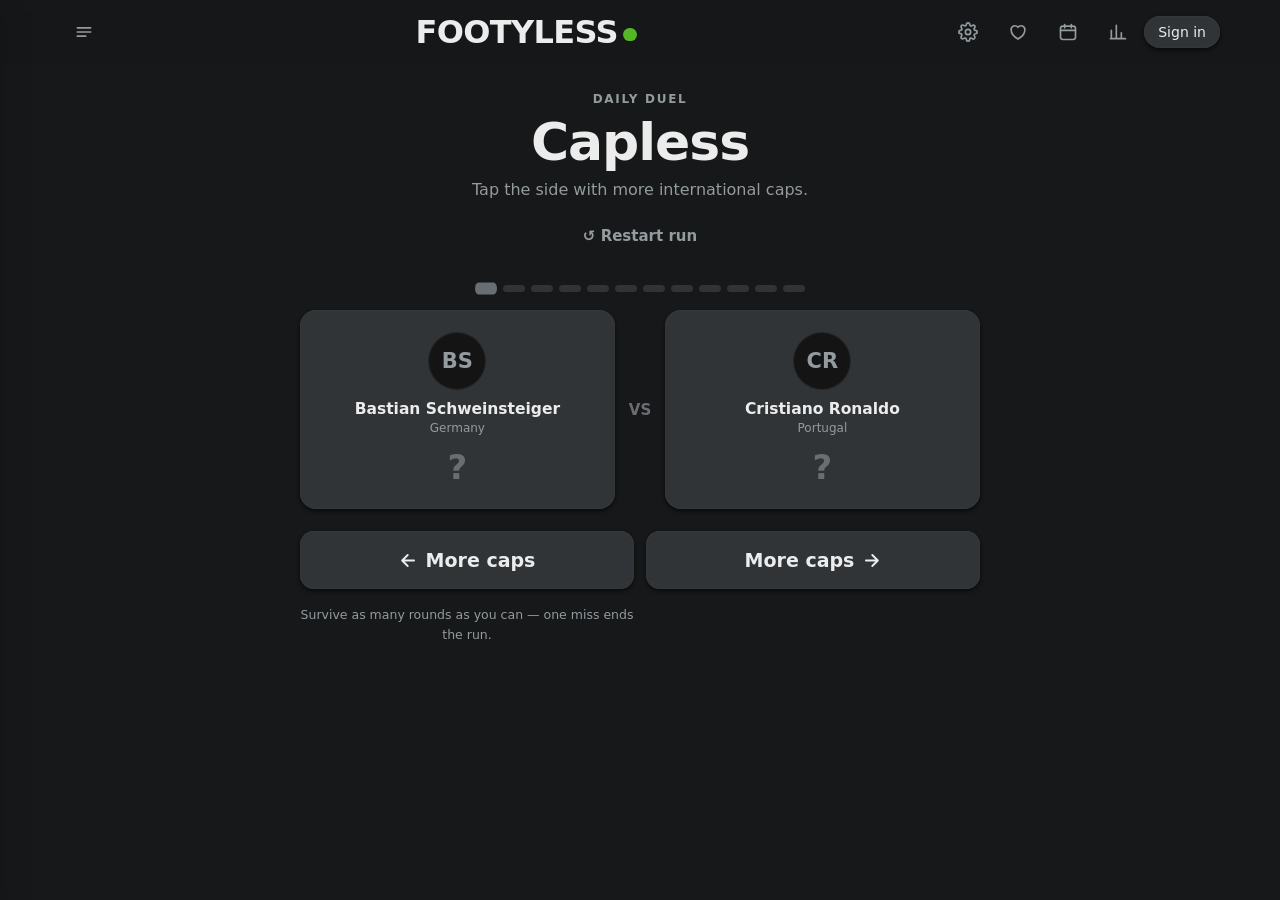
==== games/capless/index.html @ 68d3f8b7 "FOOTYLESS v0.4 — 4 games, 4 languages, audio, paywall, freshness pipeline" ====
﻿<!DOCTYPE html>
<html lang="en">
<head>
  <meta charset="UTF-8" />
  <meta name="viewport" content="width=device-width, initial-scale=1" />
  <title>Capless — Footyless</title>
  <meta name="description" content="Who earned more international caps? A quick daily duel for football brains." />
  <meta name="theme-color" content="#161819" />
  <link rel="icon" href="../../assets/favicon.svg" type="image/svg+xml" />
  <link rel="preconnect" href="https://api.fontshare.com" crossorigin />
  <link href="https://api.fontshare.com/v2/css?f[]=clash-display@600,700&f[]=dm-sans@400,500,700&display=swap" rel="stylesheet" />
  <link rel="stylesheet" href="../../css/base.css" />
</head>
<body data-page="game" data-wide="true">
  <div class="app">
    <main class="game-shell" id="shell-mount">
      <section class="game-hero">
        <div class="game-hero__eyebrow" data-i18n="hero_duel">DAILY DUEL</div>
        <h1>Capless</h1>
        <p class="caps-instr">Tap the side with <strong>more international caps</strong>.</p>
        <div style="margin-top:14px">
          <button class="btn btn-ghost" id="btn-restart">â†º Restart run</button>
        </div>
      </section>
      <div id="duel-app"><!-- board injected --></div>
    </main>
  </div>

  <script src="../../js/vendor/howler.min.js"></script>
  <script src="../../js/core.js" defer></script>
  <script src="../../js/packs.js" defer></script>
  <script src="../../js/i18n.js" defer></script>
  <script src="../../js/shell.js" defer></script>
  <script src="game.js" defer></script>
</body>
</html>
---- css/base.css ----
/* ============================================================
   GOALESS — design system
   Inspired by the crisp dark game-hub aesthetic. Original code.
   ============================================================ */

/* ---------- Tokens ---------- */
:root {
  --font-display: "Clash Display", "DM Sans", ui-sans-serif, system-ui, sans-serif;
  --font-body: "DM Sans", ui-sans-serif, system-ui, sans-serif;

  /* brand palette (dark-first) */
  --bg: #161819;
  --bg-recessed: #141415;
  --tile: #303436;
  --tile-hover: #383d3f;
  --fg: #ececec;
  --fg-muted: #939b9f;
  --fg-subtle: #696e72;
  --hairline: rgba(236, 236, 236, 0.08);

  --red: #c62121;
  --green: #55b725;
  --blue: #3a8dca;
  --yellow: #dac316;
  --orange: #e67e22;
  --inactive: #707070;

  --answer-correct: var(--green);
  --answer-warm: var(--yellow);
  --answer-wrong: var(--red);

  --radius-card: 12px;
  --radius-btn: 10px;
  --radius-pill: 9999px;

  --shadow-sm: 0 2px 4px rgba(0, 0, 0, 0.64), inset 0 0 1px rgba(199, 205, 207, 0.3);
  --shadow-md: 0 4px 8px rgba(0, 0, 0, 0.64), inset 0 0 1px rgba(199, 205, 207, 0.3);
  --shadow-lg: 0 12px 32px rgba(0, 0, 0, 0.55);

  --dur-fast: 100ms;
  --dur-med: 200ms;
  --dur-slow: 350ms;
  --ease-out: cubic-bezier(0.22, 0.61, 0.36, 1);
  --ease-spring: cubic-bezier(0.34, 1.56, 0.64, 1);
}

/* light theme */
[data-theme="light"] {
  --bg: #eef0f1;
  --bg-recessed: #e4e7e8;
  --tile: #ffffff;
  --tile-hover: #f4f6f7;
  --fg: #1e2021;
  --fg-muted: #55595c;
  --fg-subtle: #939b9f;
  --hairline: rgba(22, 24, 25, 0.1);
  --shadow-sm: 0 2px 4px rgba(22, 24, 25, 0.12), inset 0 0 1px rgba(22, 24, 25, 0.2);
  --shadow-md: 0 4px 10px rgba(22, 24, 25, 0.14), inset 0 0 1px rgba(22, 24, 25, 0.2);
  --shadow-lg: 0 12px 32px rgba(22, 24, 25, 0.18);
}

/* colorblind-friendly remap */
[data-colorblind="true"] {
  --answer-correct: #3a8dca;
  --answer-warm: #e67e22;
}
[data-colorblind="true"][data-theme="light"] {
  --answer-correct: #2b6c9e;
  --answer-warm: #b85f14;
}

/* ---------- Reset ---------- */
*, *::before, *::after { box-sizing: border-box; margin: 0; padding: 0; }
html { -webkit-text-size-adjust: 100%; touch-action: manipulation; }
body {
  font-family: var(--font-body);
  background: var(--bg);
  color: var(--fg);
  min-height: 100dvh;
  -webkit-font-smoothing: antialiased;
  overflow-x: hidden;
}
img, svg, video, canvas { display: block; max-width: 100%; }
a { color: inherit; text-decoration: none; }
button { font: inherit; color: inherit; background: none; border: 0; cursor: pointer; }
ul, ol { list-style: none; }
:focus-visible { outline: 2px solid var(--blue); outline-offset: 2px; border-radius: 4px; }

::selection { background: color-mix(in srgb, var(--green) 60%, transparent); }

/* ---------- App frame ---------- */
.app {
  min-height: 100dvh;
  display: flex;
  flex-direction: column;
}
.container {
  width: 100%;
  max-width: 1200px;
  margin-inline: auto;
  padding-inline: 20px;
}

/* ---------- Header ---------- */
.site-header {
  height: 64px;
  display: flex;
  align-items: center;
  position: sticky;
  top: 0;
  z-index: 40;
  background: color-mix(in srgb, var(--bg) 82%, transparent);
  backdrop-filter: blur(10px);
  -webkit-backdrop-filter: blur(10px);
}
.header-row {
  display: flex;
  align-items: center;
  justify-content: space-between;
  gap: 12px;
  width: 100%;
}
.icon-btn {
  width: 48px;
  height: 48px;
  border-radius: var(--radius-pill);
  display: inline-flex;
  align-items: center;
  justify-content: center;
  color: var(--fg-muted);
  transition: color var(--dur-fast) var(--ease-out), background var(--dur-fast) var(--ease-out),
    transform var(--dur-fast) var(--ease-out);
  flex: 0 0 auto;
}
.icon-btn:hover { color: var(--fg); background: var(--hairline); }
.icon-btn:active { transform: scale(0.92); }
.icon-btn svg { width: 20px; height: 20px; }

.wordmark {
  font-family: var(--font-display);
  font-weight: 600;
  font-size: clamp(22px, 4.5vw, 32px);
  letter-spacing: -0.02em;
  color: var(--fg);
  line-height: 1;
  display: inline-flex;
  align-items: baseline;
  gap: 1px;
  user-select: none;
}
.wordmark .ball-dot {
  width: 0.42em;
  height: 0.42em;
  border-radius: 50%;
  background: var(--green);
  display: inline-block;
  margin-left: 0.14em;
  transform: translateY(-0.06em);
  transition: transform var(--dur-med) var(--ease-spring), background var(--dur-med);
}
.wordmark:hover .ball-dot { transform: translateY(-0.14em) rotate(24deg); }
[data-theme="light"] .wordmark .ball-dot { background: var(--green); }

.btn-signin {
  height: 32px;
  padding: 0 14px;
  border-radius: var(--radius-pill);
  font-size: 14px;
  font-weight: 500;
  color: var(--fg);
  background: var(--tile);
  box-shadow: var(--shadow-sm);
  transition: transform var(--dur-fast) var(--ease-out), background var(--dur-fast);
}
.btn-signin:hover { background: var(--tile-hover); }
.btn-signin:active { transform: scale(0.95); }

.header-cluster { display: flex; align-items: center; gap: 2px; }

/* ---------- Home ---------- */
.home-main {
  flex: 1;
  display: flex;
  flex-direction: column;
  align-items: center;
  padding: 8px 0 40px;
}
.tagline {
  color: var(--fg-muted);
  font-size: 15px;
  margin-top: 6px;
  text-align: center;
}
.game-grid {
  width: 100%;
  display: flex;
  flex-wrap: wrap;
  justify-content: center;
  gap: 20px;
  margin-top: 28px;
}

/* ---------- Game cards ---------- */
.game-cell { width: 100%; position: relative; }
@media (min-width: 640px) { .game-cell { width: calc(50% - 10px); min-width: 300px; max-width: 420px; } }
@media (min-width: 980px) { .game-cell { width: calc(33.333% - 14px); } }

.game-card {
  position: relative;
  display: flex;
  flex-direction: column;
  justify-content: center;
  aspect-ratio: 5 / 2.2;
  background: var(--tile);
  border-radius: var(--radius-card);
  box-shadow: var(--shadow-sm);
  overflow: visible;
  isolation: isolate;
  transition: transform var(--dur-fast) var(--ease-out), background var(--dur-fast) var(--ease-out),
    box-shadow var(--dur-med) var(--ease-out);
}
@media (min-width: 640px) { .game-card { aspect-ratio: 5 / 2.5; } }
@media (min-width: 980px) { .game-card { aspect-ratio: 5 / 2.9; } }
@media (hover: hover) {
  .game-card:hover { transform: scale(1.025); background: var(--tile-hover); box-shadow: var(--shadow-md); }
}
.game-card:active { transform: scale(0.98); }

.game-card__body {
  position: relative;
  z-index: 2;
  padding: 16px 24px;
  display: flex;
  flex-direction: column;
  align-items: center;
  height: 100%;
  justify-content: center;
}
.game-card__title {
  font-family: var(--font-display);
  font-weight: 600;
  font-size: clamp(26px, 4.5vw, 36px);
  letter-spacing: -0.01em;
  text-align: center;
  line-height: 1.2;
}
.game-card__sub {
  margin-top: 6px;
  font-size: 13px;
  color: var(--fg-muted);
  text-align: center;
  max-width: 30ch;
}
.game-card__badge {
  position: absolute;
  top: 10px;
  right: 12px;
  z-index: 3;
  font-size: 11px;
  font-weight: 700;
  letter-spacing: 0.06em;
  color: var(--bg);
  background: var(--green);
  padding: 3px 8px;
  border-radius: var(--radius-pill);
  opacity: 0;
  transform: translateY(-4px);
  transition: opacity var(--dur-med), transform var(--dur-med) var(--ease-spring);
}
.game-card.is-done .game-card__badge { opacity: 1; transform: none; }

/* decorative corner art (original SVG glyphs) */
.game-card__art {
  position: absolute;
  right: -14px;
  bottom: -16px;
  width: 62%;
  max-width: 250px;
  z-index: 1;
  opacity: 0.95;
  pointer-events: none;
  transition: transform var(--dur-med) var(--ease-out);
}
@media (hover: hover) {
  .game-card:hover .game-card__art { transform: translate(-4px, -4px) rotate(-2deg); }
}

/* countdown strip */
.daily-strip {
  margin-top: 30px;
  display: inline-flex;
  align-items: center;
  gap: 10px;
  padding: 8px 16px;
  border-radius: var(--radius-pill);
  background: color-mix(in srgb, var(--tile) 72%, transparent);
  border: 1px solid var(--hairline);
  font-variant-numeric: tabular-nums;
  font-size: 13.5px;
  color: var(--fg-muted);
}
.daily-strip strong { color: var(--fg); font-weight: 600; }
.daily-strip .pulse-dot {
  width: 7px; height: 7px; border-radius: 50%;
  background: var(--green);
  animation: gl-pulse 1.6s ease-in-out infinite;
}
@keyframes gl-pulse { 50% { opacity: 0.35; transform: scale(0.8); } }

/* ---------- Footer ---------- */
.site-footer {
  padding: 26px 0 30px;
  color: var(--fg-subtle);
  font-size: 13px;
}
.footer-row {
  display: flex;
  flex-wrap: wrap;
  align-items: center;
  justify-content: center;
  gap: 8px 18px;
}
.footer-row a { color: var(--fg-muted); transition: color var(--dur-fast); }
.footer-row a:hover { color: var(--fg); }
.footer-sep { opacity: 0.4; }

/* ---------- Buttons ---------- */
.btn {
  display: inline-flex;
  align-items: center;
  justify-content: center;
  gap: 8px;
  height: 46px;
  padding: 0 22px;
  border-radius: var(--radius-btn);
  font-weight: 600;
  font-size: 15px;
  transition: transform var(--dur-fast) var(--ease-out), background var(--dur-fast) var(--ease-out),
    filter var(--dur-fast);
  user-select: none;
}
.btn:active { transform: scale(0.96); }
.btn-primary { background: var(--green); color: #0d1a05; }
.btn-primary:hover { filter: brightness(1.08); }
.btn-secondary { background: var(--tile); color: var(--fg); box-shadow: var(--shadow-sm); }
.btn-secondary:hover { background: var(--tile-hover); }
.btn-ghost { color: var(--fg-muted); }
.btn-ghost:hover { color: var(--fg); background: var(--hairline); }
.btn-blue { background: var(--blue); color: #04121e; }
.btn-danger-ghost { color: var(--fg-muted); }
.btn-danger-ghost:hover { color: var(--red); background: color-mix(in srgb, var(--red) 12%, transparent); }
.btn[disabled] { opacity: 0.45; cursor: not-allowed; }

/* ---------- Drawer (sidebar) ---------- */
.drawer-layer { position: fixed; inset: 0; z-index: 60; pointer-events: none; }
.drawer-backdrop {
  position: absolute; inset: 0;
  background: rgba(0, 0, 0, 0.5);
  opacity: 0;
  transition: opacity var(--dur-med) var(--ease-out);
}
.drawer {
  position: absolute;
  top: 0; left: 0; bottom: 0;
  width: min(300px, 84vw);
  background: var(--bg-recessed);
  box-shadow: var(--shadow-lg);
  transform: translateX(-105%);
  transition: transform var(--dur-med) var(--ease-out);
  display: flex;
  flex-direction: column;
  padding: 18px 14px calc(18px + env(safe-area-inset-bottom));
}
.drawer-layer.is-open { pointer-events: auto; }
.drawer-layer.is-open .drawer { transform: none; }
.drawer-layer.is-open .drawer-backdrop { opacity: 1; }

.drawer-head {
  display: flex; align-items: center; justify-content: space-between;
  padding: 4px 8px 16px;
}
.drawer-nav { display: flex; flex-direction: column; gap: 2px; overflow-y: auto; }
.drawer-link {
  display: flex; align-items: center; gap: 12px;
  padding: 12px 12px;
  border-radius: var(--radius-btn);
  color: var(--fg-muted);
  font-weight: 500;
  transition: background var(--dur-fast), color var(--dur-fast);
}
.drawer-link svg { width: 19px; height: 19px; }
.drawer-link:hover { background: var(--hairline); color: var(--fg); }
.drawer-link.is-active { color: var(--fg); background: var(--hairline); }
.drawer-link.is-active svg { color: var(--green); }
.drawer-foot {
  margin-top: auto;
  padding: 14px 12px 0;
  border-top: 1px solid var(--hairline);
  color: var(--fg-subtle);
  font-size: 12.5px;
  display: flex; flex-direction: column; gap: 4px;
}

/* ---------- Modal ---------- */
.modal-layer {
  position: fixed; inset: 0; z-index: 70;
  display: flex; align-items: center; justify-content: center;
  padding: 20px;
  pointer-events: none;
}
.modal-layer.is-open { pointer-events: auto; }
.modal-backdrop {
  position: absolute; inset: 0;
  background: rgba(0, 0, 0, 0.55);
  opacity: 0;
  transition: opacity var(--dur-med) var(--ease-out);
}
.modal-layer.is-open .modal-backdrop { opacity: 1; }
.modal {
  position: relative;
  width: min(440px, 100%);
  max-height: min(82dvh, 640px);
  display: flex;
  flex-direction: column;
  background: var(--tile);
  border-radius: 16px;
  box-shadow: var(--shadow-lg);
  opacity: 0;
  transform: translateY(14px) scale(0.97);
  transition: opacity var(--dur-med) var(--ease-out), transform var(--dur-med) var(--ease-spring);
  overflow: hidden;
}
.modal-layer.is-open .modal { opacity: 1; transform: none; }
.modal-head {
  display: flex; align-items: center; justify-content: space-between;
  padding: 18px 20px 4px;
}
.modal-title { font-family: var(--font-display); font-weight: 600; font-size: 22px; }
.modal-close { color: var(--fg-muted); }
.modal-close:hover { color: var(--fg); }
.modal-body { padding: 12px 20px 20px; overflow-y: auto; font-size: 14.5px; line-height: 1.55; color: var(--fg); }
.modal-actions {
  display: flex; gap: 10px; justify-content: flex-end;
  padding: 14px 20px 18px; border-top: 1px solid var(--hairline);
}
.modal-actions:empty { display: none; }

/* setting rows */
.setting-row {
  display: flex; align-items: center; justify-content: space-between; gap: 14px;
  padding: 13px 2px;
}
.setting-row + .setting-row { border-top: 1px solid var(--hairline); }
.setting-label { font-weight: 500; }
.setting-hint { font-size: 12.5px; color: var(--fg-muted); margin-top: 2px; }

/* toggle switch */
.toggle {
  position: relative;
  width: 46px; height: 26px;
  border-radius: var(--radius-pill);
  background: var(--bg-recessed);
  box-shadow: inset 0 0 0 1px var(--hairline);
  transition: background var(--dur-fast);
  flex: 0 0 auto;
}
.toggle::after {
  content: "";
  position: absolute;
  top: 3px; left: 3px;
  width: 20px; height: 20px;
  border-radius: 50%;
  background: var(--fg-muted);
  transition: transform var(--dur-fast) var(--ease-spring), background var(--dur-fast);
}
.toggle[aria-checked="true"] { background: var(--green); }
.toggle[aria-checked="true"]::after { transform: translateX(20px); background: #fff; }

/* segmented control */
.seg {
  display: inline-flex;
  background: var(--bg-recessed);
  border-radius: var(--radius-pill);
  padding: 3px;
  box-shadow: inset 0 0 0 1px var(--hairline);
}
.seg button {
  height: 26px;
  padding: 0 12px;
  border-radius: var(--radius-pill);
  font-size: 12.5px;
  font-weight: 600;
  color: var(--fg-muted);
  transition: background var(--dur-fast), color var(--dur-fast);
}
.seg button.is-on { background: var(--tile-hover); color: var(--fg); }
.seg button:hover:not(.is-on) { color: var(--fg); }

/* ---------- Toast ---------- */
.toast-region {
  position: fixed;
  left: 50%;
  bottom: calc(22px + env(safe-area-inset-bottom));
  transform: translateX(-50%);
  z-index: 90;
  display: flex;
  flex-direction: column;
  align-items: center;
  gap: 8px;
  pointer-events: none;
  width: max-content;
  max-width: min(92vw, 480px);
}
.toast {
  display: flex;
  align-items: center;
  gap: 10px;
  padding: 11px 18px;
  background: var(--tile);
  color: var(--fg);
  border-radius: var(--radius-pill);
  box-shadow: var(--shadow-md);
  font-size: 14px;
  font-weight: 500;
  opacity: 0;
  transform: translateY(10px);
  transition: opacity var(--dur-med) var(--ease-out), transform var(--dur-med) var(--ease-spring);
}
.toast.is-in { opacity: 1; transform: none; }
.toast .toast-ico { width: 17px; height: 17px; color: var(--green); flex: 0 0 auto; }
.toast.is-error .toast-ico { color: var(--red); }

/* ---------- Confetti ---------- */
#gl-confetti {
  position: fixed;
  inset: 0;
  z-index: 95;
  pointer-events: none;
}

/* ---------- Shared game-page scaffolding ---------- */
.game-shell {
  flex: 1;
  width: 100%;
  max-width: 720px;
  margin-inline: auto;
  padding: 10px 20px 48px;
  display: flex;
  flex-direction: column;
}
.game-hero { text-align: center; margin: 18px 0 26px; }
.game-hero__eyebrow {
  font-size: 12px;
  font-weight: 700;
  letter-spacing: 0.14em;
  text-transform: uppercase;
  color: var(--fg-muted);
}
.game-hero h1 {
  font-family: var(--font-display);
  font-weight: 600;
  font-size: clamp(34px, 7vw, 52px);
  letter-spacing: -0.02em;
  margin-top: 6px;
}
.game-hero p { color: var(--fg-muted); margin-top: 8px; }

.wip-panel {
  background: var(--tile);
  border-radius: 16px;
  box-shadow: var(--shadow-sm);
  padding: 34px 26px;
  text-align: center;
  display: flex;
  flex-direction: column;
  align-items: center;
  gap: 14px;
}
.wip-panel .wip-art { width: 150px; opacity: 0.95; }
.wip-title { font-family: var(--font-display); font-weight: 600; font-size: 24px; }
.wip-text { color: var(--fg-muted); font-size: 14.5px; max-width: 42ch; line-height: 1.55; }

/* stat chips (stats page / results) */
.stat-row { display: flex; flex-wrap: wrap; gap: 12px; justify-content: center; margin: 18px 0; }
.stat-chip {
  background: var(--tile);
  border-radius: 14px;
  box-shadow: var(--shadow-sm);
  padding: 14px 22px;
  min-width: 118px;
  text-align: center;
}
.stat-chip__num {
  font-family: var(--font-display);
  font-weight: 600;
  font-size: 30px;
  line-height: 1.1;
}
.stat-chip__num.is-good { color: var(--answer-correct); }
.stat-chip__num.is-bad { color: var(--answer-wrong); }
.stat-chip__label { font-size: 12px; color: var(--fg-muted); letter-spacing: 0.04em; text-transform: uppercase; margin-top: 4px; }

/* result reveal pills (duel demo) */
.duel-board {
  display: grid;
  grid-template-columns: 1fr auto 1fr;
  align-items: stretch;
  gap: 14px;
  perspective: 900px;
}
.duel-card {
  background: var(--tile);
  border-radius: 16px;
  box-shadow: var(--shadow-sm);
  padding: 22px 14px;
  text-align: center;
  transition: transform var(--dur-med) var(--ease-spring), box-shadow var(--dur-med);
  will-change: transform;
}
.duel-card.is-answer-left { transform-origin: left center; }
.duel-card.is-answer-right { transform-origin: right center; }
.duel-card .avatar {
  width: 58px; height: 58px;
  margin: 0 auto 10px;
  border-radius: 50%;
  background: var(--bg-recessed);
  box-shadow: inset 0 0 0 1px var(--hairline);
  display: flex; align-items: center; justify-content: center;
  font-family: var(--font-display);
  font-weight: 600;
  font-size: 21px;
  color: var(--fg-muted);
}
.duel-card .who { font-weight: 600; font-size: 15.5px; line-height: 1.25; }
.duel-card .ctry { font-size: 12px; color: var(--fg-muted); margin-top: 2px; }
.duel-card .val {
  margin-top: 12px;
  font-family: var(--font-display);
  font-weight: 700;
  font-size: 34px;
  color: var(--fg-subtle);
  font-variant-numeric: tabular-nums;
}
.duel-card.revealed .val { color: var(--fg); }
.duel-card.win-glow { box-shadow: 0 0 0 2px var(--answer-correct), var(--shadow-md); }
.duel-vs {
  align-self: center;
  font-family: var(--font-display);
  font-weight: 600;
  color: var(--fg-subtle);
  font-size: 15px;
}
.choice-bar { display: grid; grid-template-columns: 1fr 1fr; gap: 12px; margin-top: 22px; }
.choice-btn {
  height: 58px;
  border-radius: 14px;
  background: var(--tile);
  box-shadow: var(--shadow-sm);
  font-family: var(--font-display);
  font-weight: 600;
  font-size: 19px;
  display: flex; align-items: center; justify-content: center; gap: 8px;
  transition: transform var(--dur-fast) var(--ease-out), background var(--dur-fast), box-shadow var(--dur-fast);
}
.choice-btn:hover { background: var(--tile-hover); }
.choice-btn:active { transform: scale(0.96); }
.choice-btn svg { width: 19px; height: 19px; }
.choice-choice-up { color: var(--answer-correct); }
.choice-choice-down { color: var(--answer-warm); }
.choice-btn.picked-correct { background: var(--answer-correct); color: #0b1a04; }
.choice-btn.picked-wrong { background: var(--answer-wrong); color: #fff; }

.round-track { display: flex; gap: 6px; justify-content: center; margin-bottom: 18px; flex-wrap: wrap; }
.round-dot {
  width: 22px; height: 7px;
  border-radius: 4px;
  background: var(--tile);
  transition: background var(--dur-fast), transform var(--dur-fast);
}
.round-dot.is-win { background: var(--answer-correct); }
.round-dot.is-loss { background: var(--answer-wrong); }
.round-dot.is-now { transform: scaleY(1.7); background: var(--fg-subtle); }

/* guess-bar for future word-style games */
.guess-slots { display: flex; gap: 8px; justify-content: center; }
.slot {
  width: 52px; height: 52px;
  border-radius: 10px;
  background: var(--tile);
  box-shadow: var(--shadow-sm);
  display: flex; align-items: center; justify-content: center;
  font-family: var(--font-display);
  font-size: 26px;
  font-weight: 600;
  text-transform: uppercase;
}

/* ---------- Animations ---------- */
@keyframes gl-rise { from { opacity: 0; transform: translateY(16px); } to { opacity: 1; transform: none; } }
.anim-rise { animation: gl-rise 0.45s var(--ease-out) backwards; }
@keyframes gl-flip-in { from { transform: rotateY(70deg); opacity: 0.3; } to { transform: none; opacity: 1; } }
.anim-flip { animation: gl-flip-in 0.4s var(--ease-out); }
@keyframes gl-shake { 10%, 90% { transform: translateX(-1px); } 20%, 80% { transform: translateX(2px); } 30%, 50%, 70% { transform: translateX(-3px); } 40%, 60% { transform: translateX(3px); } }
.anim-shake { animation: gl-shake 0.45s var(--ease-out); }
@keyframes gl-poof { 0% { transform: scale(0.6); opacity: 0; } 100% { transform: scale(1); opacity: 1; } }
.anim-poof { animation: gl-poof 0.3s var(--ease-spring); }

/* stagger helpers */
.stagger > *:nth-child(1) { animation-delay: 0.02s; }
.stagger > *:nth-child(2) { animation-delay: 0.07s; }
.stagger > *:nth-child(3) { animation-delay: 0.12s; }
.stagger > *:nth-child(4) { animation-delay: 0.17s; }
.stagger > *:nth-child(5) { animation-delay: 0.22s; }
.stagger > *:nth-child(6) { animation-delay: 0.27s; }

/* ---------- Motion preferences ---------- */
@media (prefers-reduced-motion: reduce) {
  *, *::before, *::after { animation-duration: 0.01ms !important; transition-duration: 0.01ms !important; }
}
[data-reduced="on"] *, [data-reduced="on"] *::before, [data-reduced="on"] *::after {
  animation-duration: 0.01ms !important;
  transition-duration: 0.01ms !important;
}

/* ---------- Small screens ---------- */
@media (max-width: 480px) {
  .icon-btn { width: 42px; height: 42px; }
  .btn-signin { height: 30px; padding: 0 12px; font-size: 13px; }
  .game-card__body { padding: 14px 18px; }
  .duel-card .val { font-size: 26px; }
  .choice-btn { height: 54px; font-size: 17px; }
}

/* ---------- RTL (Arabic) ---------- */
[dir="rtl"] body { letter-spacing: 0; }
[dir="rtl"] .drawer { left: auto; right: 0; transform: translateX(105%); }
[dir="rtl"] .drawer-layer.is-open .drawer { transform: none; }
[dir="rtl"] .game-card__art { right: auto; left: -14px; }
[dir="rtl"] .game-card__badge { right: auto; left: 12px; }
[dir="rtl"] .stat-chip__label { letter-spacing: 0; }
[dir="rtl"] .game-hero__eyebrow { letter-spacing: 0.04em; }
html[dir="rtl"] body,
html[dir="rtl"] button,
html[dir="rtl"] input { font-family: "Noto Kufi Arabic", "DM Sans", ui-sans-serif, system-ui, sans-serif; }

/* ---------- Rotate blocker ---------- */
.rotate-layer {
  position: fixed; inset: 0; z-index: 100;
  background: var(--bg-recessed);
  display: none;
  align-items: center; justify-content: center;
  text-align: center;
  padding: 24px;
}
.rotate-layer.is-on { display: flex; }
.rotate-inner { display: flex; flex-direction: column; align-items: center; gap: 14px; max-width: 320px; }
.rotate-ballwrap { width: 84px; height: 84px; position: relative; }
.rotate-ball {
  position: absolute; inset: 0;
  border-radius: 50%;
  border: 3px solid var(--fg);
  background:
    radial-gradient(circle at 32% 30%, var(--fg) 0 6px, transparent 7px),
    radial-gradient(circle at 68% 30%, var(--fg) 0 6px, transparent 7px),
    radial-gradient(circle at 50% 72%, var(--fg) 0 6px, transparent 7px),
    var(--answer-correct);
  animation: gl-roll 1.6s var(--ease-out) infinite;
}
@keyframes gl-roll {
  0%   { transform: translateX(-26px) rotate(0deg); }
  100% { transform: translateX(26px) rotate(180deg); }
}
.rotate-title { font-family: var(--font-display); font-weight: 600; font-size: 26px; }
.rotate-body { color: var(--fg-muted); font-size: 14.5px; line-height: 1.55; }
.rotate-icon { color: var(--fg-muted); width: 34px; height: 34px; animation: gl-rock 1.6s ease-in-out infinite; }
.rotate-icon svg { width: 100%; height: 100%; }
@keyframes gl-rock { 0%, 100% { transform: rotate(-18deg); } 50% { transform: rotate(18deg); } }

/* ---------- Score distribution histogram ---------- */
.hist-wrap { background: var(--tile); border-radius: 16px; box-shadow: var(--shadow-sm); padding: 20px 18px 14px; }
.hist-title { font-size: 12px; font-weight: 700; letter-spacing: 0.12em; text-transform: uppercase; color: var(--fg-muted); text-align: center; margin-bottom: 14px; }
.hist { display: flex; align-items: flex-end; gap: 6px; height: 130px; }
.hist__col { flex: 1; display: flex; flex-direction: column; align-items: center; gap: 5px; min-width: 0; }
.hist__bar {
  width: 100%; border-radius: 6px 6px 3px 3px;
  background: color-mix(in srgb, var(--answer-correct) 34%, var(--bg-recessed));
  min-height: 3px;
  transition: height .5s var(--ease-out);
}
.hist__col.is-peak .hist__bar { background: var(--answer-correct); }
.hist__num { font-size: 11px; color: var(--fg); font-variant-numeric: tabular-nums; min-height: 13px; }
.hist__lbl { font-size: 10.5px; color: var(--fg-muted); }
.hist-empty { color: var(--fg-muted); text-align: center; font-size: 13.5px; padding: 22px 0; }

/* ---------- Scoreless round types ---------- */
.sr-type {
  text-align: center;
  font-size: 12px;
  font-weight: 700;
  letter-spacing: 0.1em;
  text-transform: uppercase;
  color: var(--answer-warm);
  margin-bottom: 12px;
}
.sr-question {
  text-align: center;
  font-family: var(--font-display);
  font-weight: 600;
  font-size: clamp(18px, 3vw, 22px);
  margin-bottom: 16px;
}
.choice-btn[disabled] { opacity: 0.55; cursor: default; }

/* ---------- Kitless stage ---------- */
.kit-stage { display: flex; flex-direction: column; align-items: center; gap: 8px; }
#kit-canvas {
  width: min(300px, 72vw);
  aspect-ratio: 1;
  border-radius: 16px;
  background: var(--bg-recessed);
  box-shadow: var(--shadow-md), inset 0 0 0 1px var(--hairline);
  image-rendering: pixelated;
}
.kit-blurtier { font-size: 12.5px; color: var(--fg-muted); font-variant-numeric: tabular-nums; }
.kit-blurtier.anim-shake { color: var(--answer-wrong); }

/* ---------- Missing XI pitch ---------- */
.mx-matchinfo { text-align: center; margin-bottom: 14px; }
.mx-comp { font-size: 11.5px; font-weight: 700; letter-spacing: 0.14em; text-transform: uppercase; color: var(--answer-correct); }
.mx-fixture { font-family: var(--font-display); font-size: clamp(18px, 3.4vw, 24px); font-weight: 600; margin-top: 4px; }
.mx-fixture span { color: var(--fg-muted); font-weight: 400; font-size: 0.75em; }
.mx-task { color: var(--fg-muted); font-size: 14px; margin-top: 4px; }
.mx-formation { color: var(--fg); font-weight: 600; }
.mx-progress { margin-top: 6px; font-size: 12.5px; color: var(--fg-muted); font-variant-numeric: tabular-nums; }

.mx-pitch {
  position: relative;
  width: min(560px, 100%);
  aspect-ratio: 0.82;
  margin-inline: auto;
  border-radius: 18px;
  background:
    repeating-linear-gradient(0deg, color-mix(in srgb, var(--answer-correct) 16%, var(--bg-recessed)) 0 54px, color-mix(in srgb, var(--answer-correct) 22%, var(--bg-recessed)) 54px 108px);
  box-shadow: var(--shadow-md), inset 0 0 0 2px color-mix(in srgb, var(--fg) 18%, transparent);
}
.mx-lines { position: absolute; inset: 0; pointer-events: none; }
.mx-lines::before { content: ""; position: absolute; inset: 8px; border: 2px solid color-mix(in srgb, var(--fg) 22%, transparent); border-radius: 10px; }
.mx-lines::after { content: ""; position: absolute; left: 8px; right: 8px; top: 50%; height: 0; border-top: 2px solid color-mix(in srgb, var(--fg) 22%, transparent); }

.mx-slot {
  position: absolute;
  left: var(--x); top: var(--y);
  transform: translate(-50%, -50%);
  display: flex; flex-direction: column; align-items: center; gap: 2px;
  width: 58px;
  transition: transform var(--dur-fast) var(--ease-spring);
}
.mx-slot:hover { transform: translate(-50%, -50%) scale(1.08); }
.mx-jersey {
  width: 34px; height: 34px;
  border-radius: 9px 9px 4px 4px;
  background: var(--bg);
  box-shadow: inset 0 0 0 2px var(--fg-subtle);
  color: var(--fg);
  font-family: var(--font-display);
  font-weight: 700; font-size: 14px;
  display: flex; align-items: center; justify-content: center;
}
.mx-slot.is-solved .mx-jersey { background: var(--answer-correct); box-shadow: none; color: #0b1a04; }
.mx-slot.is-failed .mx-jersey { background: var(--answer-wrong); box-shadow: none; color: #fff; }
.mx-slot.is-touched .mx-jersey { box-shadow: inset 0 0 0 2px var(--answer-warm); }
.mx-pos { font-size: 9px; letter-spacing: 0.08em; color: var(--fg-subtle); }
.mx-name {
  font-size: 9.5px; line-height: 1.15; text-align: center;
  color: var(--fg); max-width: 64px;
  background: color-mix(in srgb, var(--bg) 72%, transparent);
  padding: 1px 3px; border-radius: 4px;
}

/* ---------- Mini-Wordle panel ---------- */
.wx-panel {
  margin: 18px auto 0;
  width: min(480px, 100%);
  background: var(--tile);
  border-radius: 16px;
  box-shadow: var(--shadow-md);
  padding: 16px 16px 14px;
}
.wx-head { display: flex; align-items: center; gap: 10px; margin-bottom: 12px; }
.wx-pos {
  font-family: var(--font-display); font-weight: 700; font-size: 13px;
  background: var(--bg-recessed); padding: 4px 9px; border-radius: 8px;
}
.wx-hint { flex: 1; font-size: 12px; color: var(--fg-muted); }
.wx-close { width: 34px; height: 34px; }
.wx-grid { display: flex; flex-direction: column; gap: 6px; align-items: center; }
.wx-row { display: flex; gap: 5px; }
.wx-tile {
  width: 34px; height: 42px;
  border-radius: 7px;
  background: var(--bg-recessed);
  box-shadow: inset 0 0 0 2px var(--hairline);
  display: inline-flex; align-items: center; justify-content: center;
  font-family: var(--font-display); font-weight: 700; font-size: 19px;
  text-transform: uppercase;
  animation: gl-poof 0.18s var(--ease-spring) backwards;
}
.wx-tile.good { background: var(--answer-correct); color: #0b1a04; box-shadow: none; }
.wx-tile.warm { background: var(--answer-warm); color: #1e1704; box-shadow: none; }
.wx-tile.bad  { background: var(--bg); box-shadow: inset 0 0 0 2px var(--hairline); color: var(--fg-subtle); }
.wx-keys { margin-top: 14px; display: flex; flex-direction: column; gap: 6px; align-items: center; }
.wx-keys, .wx-krow, .wx-grid, .wx-row { direction: ltr; }   /* Latin letter-grid stays LTR even in RTL locales */
.wx-krow { display: flex; gap: 4px; }
.wx-key {
  min-width: 26px; height: 40px; padding: 0 6px;
  border-radius: 6px;
  background: var(--bg-recessed);
  box-shadow: inset 0 -2px 0 var(--hairline);
  font-size: 12.5px; font-weight: 600;
  display: inline-flex; align-items: center; justify-content: center;
  transition: transform var(--dur-fast) var(--ease-out), background var(--dur-fast);
}
.wx-key:hover { background: color-mix(in srgb, var(--fg) 14%, var(--bg-recessed)); }
.wx-key:active { transform: scale(0.93); }
.wx-key.wide { min-width: 52px; }
.wx-note { margin-top: 10px; text-align: center; font-size: 11.5px; color: var(--fg-subtle); }
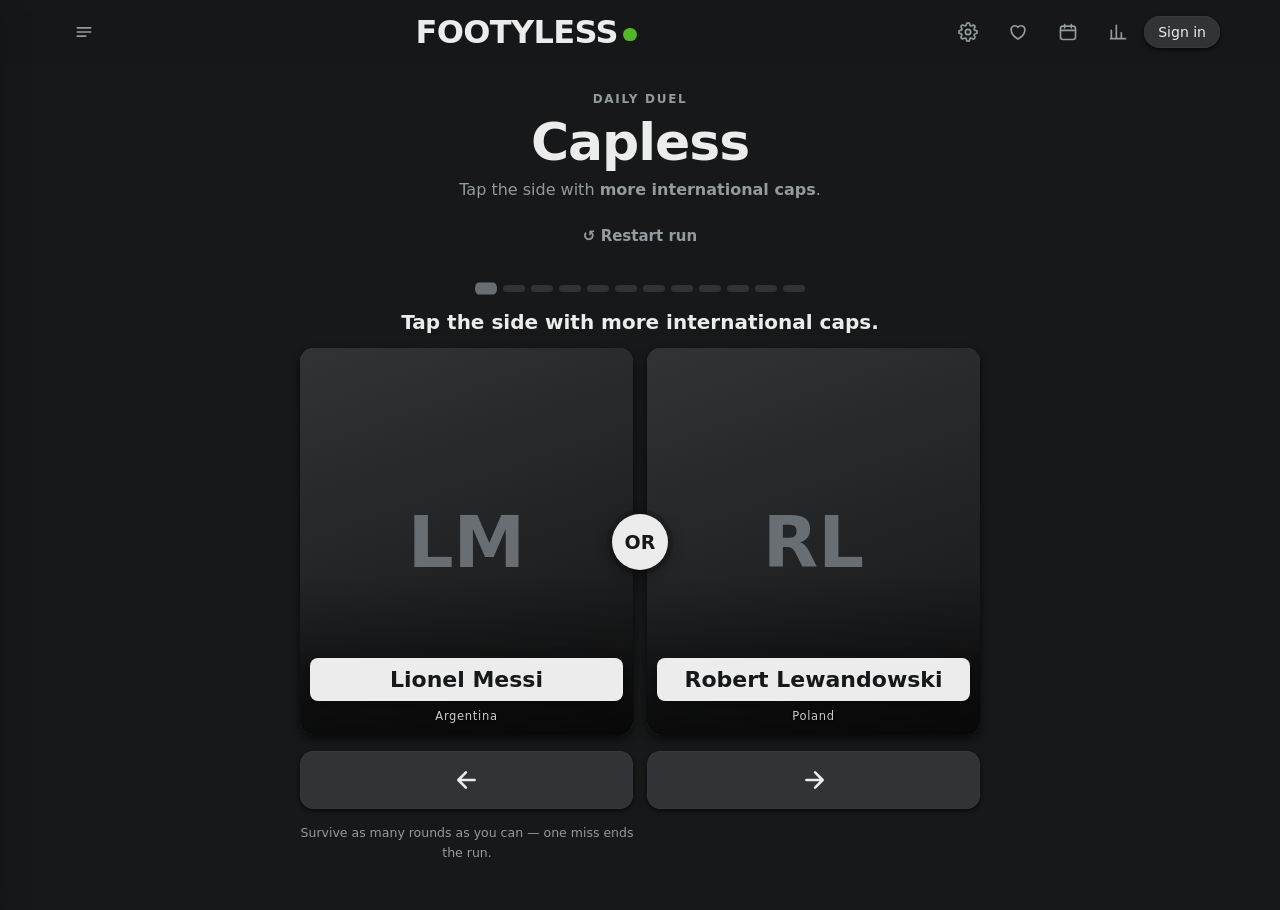
==== commit c9e61d64: "Capless: lessgames-style photo duel — real player portraits (Wikidata P18), OR coin, name plates, re" ====
--- a/games/capless/index.html
+++ b/games/capless/index.html
@@ -34,3 +34,4 @@
   <script src="game.js" defer></script>
 </body>
 </html>
+
--- a/css/base.css
+++ b/css/base.css
@@ -924,3 +924,143 @@
 .wx-key:active { transform: scale(0.93); }
 .wx-key.wide { min-width: 52px; }
 .wx-note { margin-top: 10px; text-align: center; font-size: 11.5px; color: var(--fg-subtle); }
+
+/* ---------- Capless photo duel (More/less grammar) ---------- */
+.dp-question {
+  text-align: center;
+  font-family: var(--font-display);
+  font-weight: 600;
+  font-size: clamp(16px, 2.6vw, 20px);
+  margin: 4px 0 14px;
+}
+.dp-board {
+  position: relative;
+  display: grid;
+  grid-template-columns: 1fr 1fr;
+  gap: 14px;
+  perspective: 1200px;
+}
+.dp-card {
+  position: relative;
+  border-radius: 14px;
+  overflow: hidden;
+  aspect-ratio: 0.86;
+  background: var(--tile);
+  box-shadow: var(--shadow-md);
+  transition: transform var(--dur-fast) var(--ease-out), box-shadow var(--dur-med);
+  will-change: transform;
+}
+.dp-card:hover { transform: scale(1.012); }
+.dp-photo {
+  position: absolute; inset: 0;
+  width: 100%; height: 100%;
+  object-fit: cover;
+  object-position: top center;
+}
+.dp-photo.is-broken { visibility: hidden; }
+.dp-ph-fallback {
+  display: flex; align-items: center; justify-content: center;
+  background: linear-gradient(160deg, var(--tile), var(--bg-recessed));
+}
+.dp-ph-fallback span {
+  font-family: var(--font-display); font-weight: 700;
+  font-size: clamp(42px, 9vw, 72px); color: var(--fg-subtle);
+}
+/* glossy readability scrim under the name plate */
+.dp-card::after {
+  content: "";
+  position: absolute; inset-inline: 0; bottom: 0; height: 42%;
+  background: linear-gradient(to top, rgba(0,0,0,.62), transparent);
+  pointer-events: none;
+}
+.dp-plate {
+  position: absolute;
+  z-index: 3;
+  bottom: 34px;
+  inset-inline: 10px;
+  background: #ECECEC;
+  color: #161819;
+  border-radius: 8px;
+  padding: 9px 12px;
+  font-family: var(--font-display);
+  font-weight: 600;
+  font-size: clamp(16px, 3vw, 22px);
+  text-align: center;
+  box-shadow: 0 4px 14px rgba(0,0,0,.35);
+  white-space: nowrap; overflow: hidden; text-overflow: ellipsis;
+}
+.dp-meta {
+  position: absolute; z-index: 3;
+  bottom: 12px; inset-inline: 12px;
+  text-align: center;
+  font-size: 11.5px; letter-spacing: .06em;
+  color: rgba(236,236,236,.85);
+  text-shadow: 0 1px 3px rgba(0,0,0,.8);
+}
+.dp-val {
+  position: absolute; z-index: 4;
+  top: 10px; inset-inline-end: 10px;
+  min-width: 46px; height: 40px;
+  padding: 0 10px;
+  border-radius: 10px;
+  background: rgba(22,24,25,.82);
+  color: var(--fg);
+  font-family: var(--font-display);
+  font-weight: 700; font-size: 22px;
+  display: flex; align-items: center; justify-content: center;
+  opacity: 0;
+  transform: translateY(-6px) scale(.9);
+  transition: opacity var(--dur-med) var(--ease-out), transform var(--dur-med) var(--ease-spring);
+}
+.dp-card.is-revealed .dp-val { opacity: 1; transform: none; }
+.dp-card.is-winner { box-shadow: 0 0 0 3px var(--answer-correct), var(--shadow-md); }
+.dp-card.is-loser { filter: saturate(.75) brightness(.9); }
+
+/* central OR coin */
+.dp-orcoin {
+  position: absolute;
+  z-index: 5;
+  left: 50%; top: 50%;
+  transform: translate(-50%, -50%);
+  width: 56px; height: 56px;
+  border-radius: 50%;
+  background: #ECECEC;
+  color: #161819;
+  display: flex; align-items: center; justify-content: center;
+  font-family: var(--font-display);
+  font-weight: 700; font-size: 19px;
+  box-shadow: 0 4px 16px rgba(0,0,0,.45), 0 0 0 5px rgba(22,24,25,.28);
+  pointer-events: none;
+}
+[data-theme="light"] .dp-orcoin { background: #161819; color: #ECECEC; box-shadow: 0 4px 16px rgba(0,0,0,.25), 0 0 0 5px rgba(236,236,236,.3); }
+
+/* the two big pick zones */
+.dp-actions {
+  display: grid;
+  grid-template-columns: 1fr 1fr;
+  gap: 14px;
+  margin-top: 16px;
+}
+.dp-pick {
+  height: 58px;
+  border-radius: 14px;
+  background: var(--tile);
+  box-shadow: var(--shadow-sm);
+  color: var(--fg);
+  display: flex; align-items: center; justify-content: center;
+  font-size: 22px;
+  transition: transform var(--dur-fast) var(--ease-out), background var(--dur-fast), color var(--dur-fast), box-shadow var(--dur-fast);
+}
+.dp-pick svg { width: 26px; height: 26px; }
+.dp-pick:hover { background: var(--tile-hover); transform: translateY(-1px); }
+.dp-pick:active { transform: scale(.96); }
+.dp-pick.is-correct { background: var(--answer-correct); color: #0b1a04; }
+.dp-pick.is-wrong { background: var(--answer-wrong); color: #fff; }
+.dp-pick.is-picked { box-shadow: 0 0 0 3px color-mix(in srgb, var(--fg) 30%, transparent), var(--shadow-md); }
+
+@media (max-width: 520px) {
+  .dp-board { gap: 10px; }
+  .dp-orcoin { width: 46px; height: 46px; font-size: 16px; }
+  .dp-plate { font-size: 15px; bottom: 30px; }
+  .dp-pick { height: 52px; }
+}
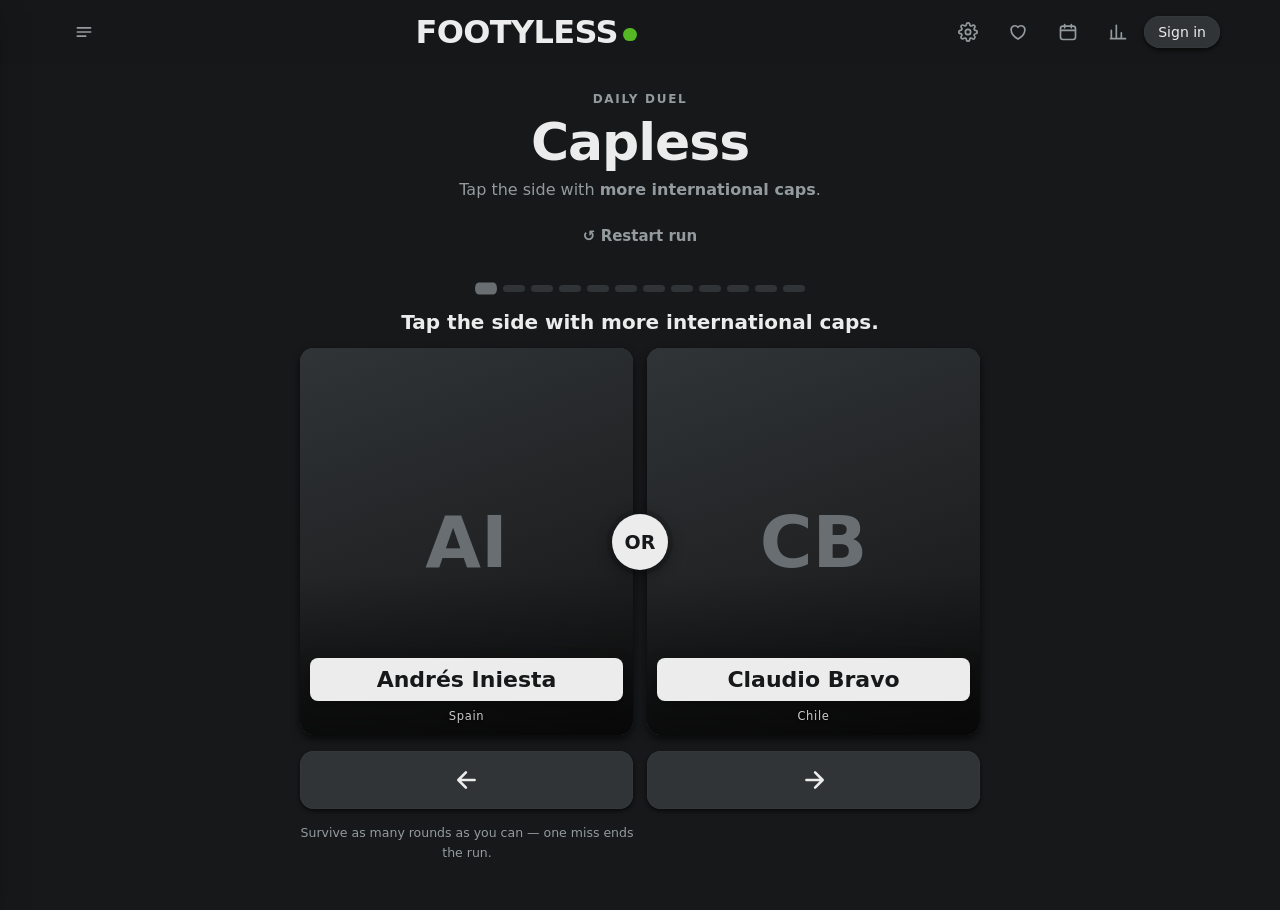
==== commit df68c72e: "build: cache-busting v2026112701 on all local js/css (defeats Cloudflare edge staleness)" ====
--- a/games/capless/index.html
+++ b/games/capless/index.html
@@ -1,4 +1,4 @@
-﻿<!DOCTYPE html>
+<!DOCTYPE html>
 <html lang="en">
 <head>
   <meta charset="UTF-8" />
@@ -9,7 +9,7 @@
   <link rel="icon" href="../../assets/favicon.svg" type="image/svg+xml" />
   <link rel="preconnect" href="https://api.fontshare.com" crossorigin />
   <link href="https://api.fontshare.com/v2/css?f[]=clash-display@600,700&f[]=dm-sans@400,500,700&display=swap" rel="stylesheet" />
-  <link rel="stylesheet" href="../../css/base.css" />
+  <link rel="stylesheet" href="../../css/base.css?v=2026112701" />
 </head>
 <body data-page="game" data-wide="true">
   <div class="app">
@@ -26,12 +26,12 @@
     </main>
   </div>
 
-  <script src="../../js/vendor/howler.min.js"></script>
-  <script src="../../js/core.js" defer></script>
-  <script src="../../js/packs.js" defer></script>
-  <script src="../../js/i18n.js" defer></script>
-  <script src="../../js/shell.js" defer></script>
-  <script src="game.js" defer></script>
+  <script src="../../js/vendor/howler.min.js?v=2026112701"></script>
+  <script src="../../js/core.js?v=2026112701" defer></script>
+  <script src="../../js/packs.js?v=2026112701" defer></script>
+  <script src="../../js/i18n.js?v=2026112701" defer></script>
+  <script src="../../js/shell.js?v=2026112701" defer></script>
+  <script src="game.js?v=2026112701" defer></script>
 </body>
 </html>
 
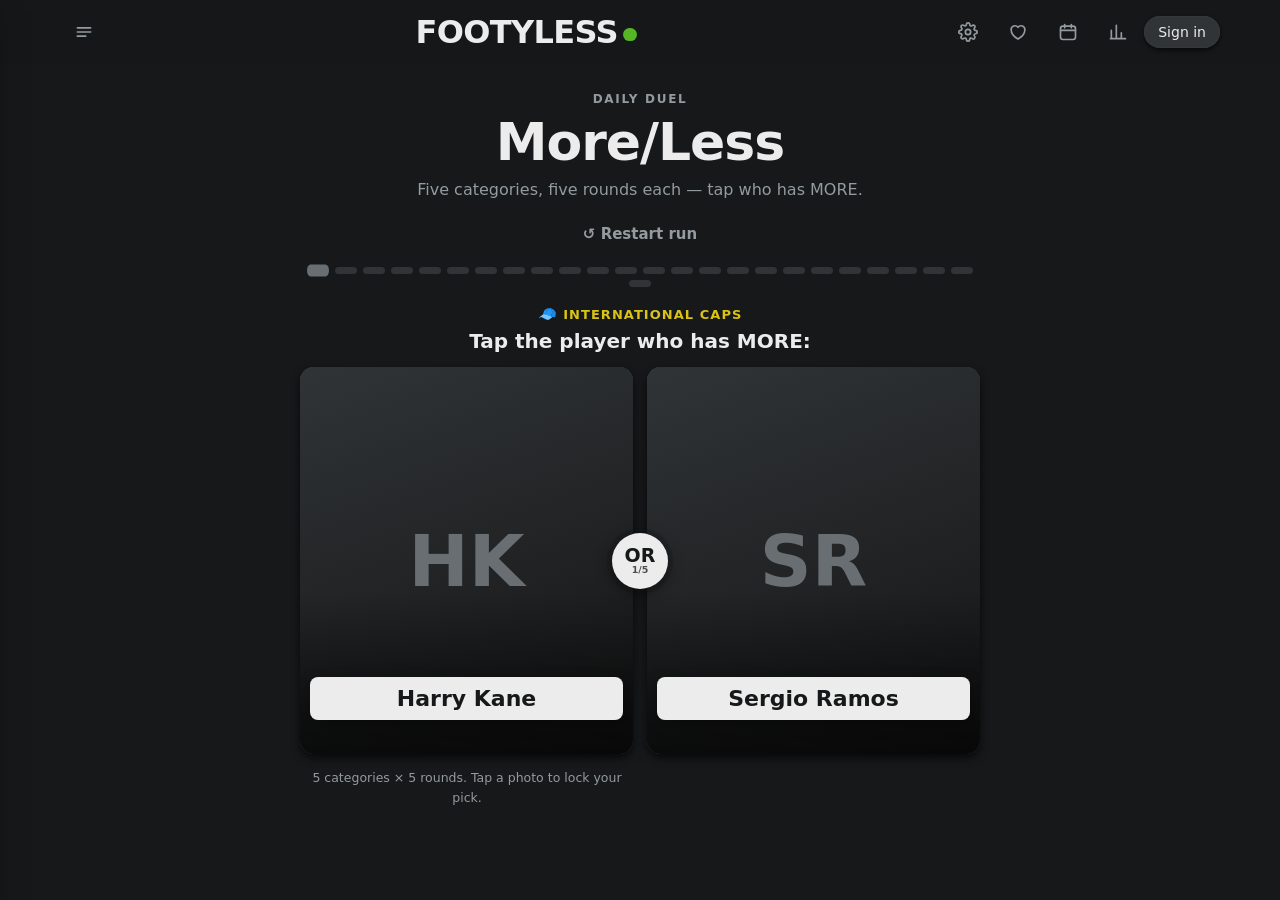
==== commit 410fa068: "More/Less circuit: 5 categories x 5 rounds, tap-photo picks, sequential roll reveal, splash transiti" ====
--- a/games/capless/index.html
+++ b/games/capless/index.html
@@ -1,37 +1,14 @@
-<!DOCTYPE html>
+﻿<!DOCTYPE html>
 <html lang="en">
 <head>
-  <meta charset="UTF-8" />
-  <meta name="viewport" content="width=device-width, initial-scale=1" />
-  <title>Capless — Footyless</title>
-  <meta name="description" content="Who earned more international caps? A quick daily duel for football brains." />
-  <meta name="theme-color" content="#161819" />
-  <link rel="icon" href="../../assets/favicon.svg" type="image/svg+xml" />
-  <link rel="preconnect" href="https://api.fontshare.com" crossorigin />
-  <link href="https://api.fontshare.com/v2/css?f[]=clash-display@600,700&f[]=dm-sans@400,500,700&display=swap" rel="stylesheet" />
-  <link rel="stylesheet" href="../../css/base.css?v=2026112701" />
+<meta charset="UTF-8">
+<title>Capless has become More/Less — Footyless</title>
+<meta http-equiv="refresh" content="0;url=../moreless/index.html">
+<link rel="icon" href="../../assets/favicon.svg" type="image/svg+xml">
+<style>body{font-family:sans-serif;background:#161819;color:#ECECEC;display:flex;align-items:center;justify-content:center;height:100vh;margin:0}
+main{text-align:center}a{color:#55B725}</style>
 </head>
-<body data-page="game" data-wide="true">
-  <div class="app">
-    <main class="game-shell" id="shell-mount">
-      <section class="game-hero">
-        <div class="game-hero__eyebrow" data-i18n="hero_duel">DAILY DUEL</div>
-        <h1>Capless</h1>
-        <p class="caps-instr">Tap the side with <strong>more international caps</strong>.</p>
-        <div style="margin-top:14px">
-          <button class="btn btn-ghost" id="btn-restart">â†º Restart run</button>
-        </div>
-      </section>
-      <div id="duel-app"><!-- board injected --></div>
-    </main>
-  </div>
-
-  <script src="../../js/vendor/howler.min.js?v=2026112701"></script>
-  <script src="../../js/core.js?v=2026112701" defer></script>
-  <script src="../../js/packs.js?v=2026112701" defer></script>
-  <script src="../../js/i18n.js?v=2026112701" defer></script>
-  <script src="../../js/shell.js?v=2026112701" defer></script>
-  <script src="game.js?v=2026112701" defer></script>
+<body><main><h1>🏹 Capless grew up</h1><p>The game is now called <a href="../moreless/index.html">More/Less</a> — taking you there…</p></main>
+<script>location.replace("../moreless/index.html");</script>
 </body>
 </html>
-
